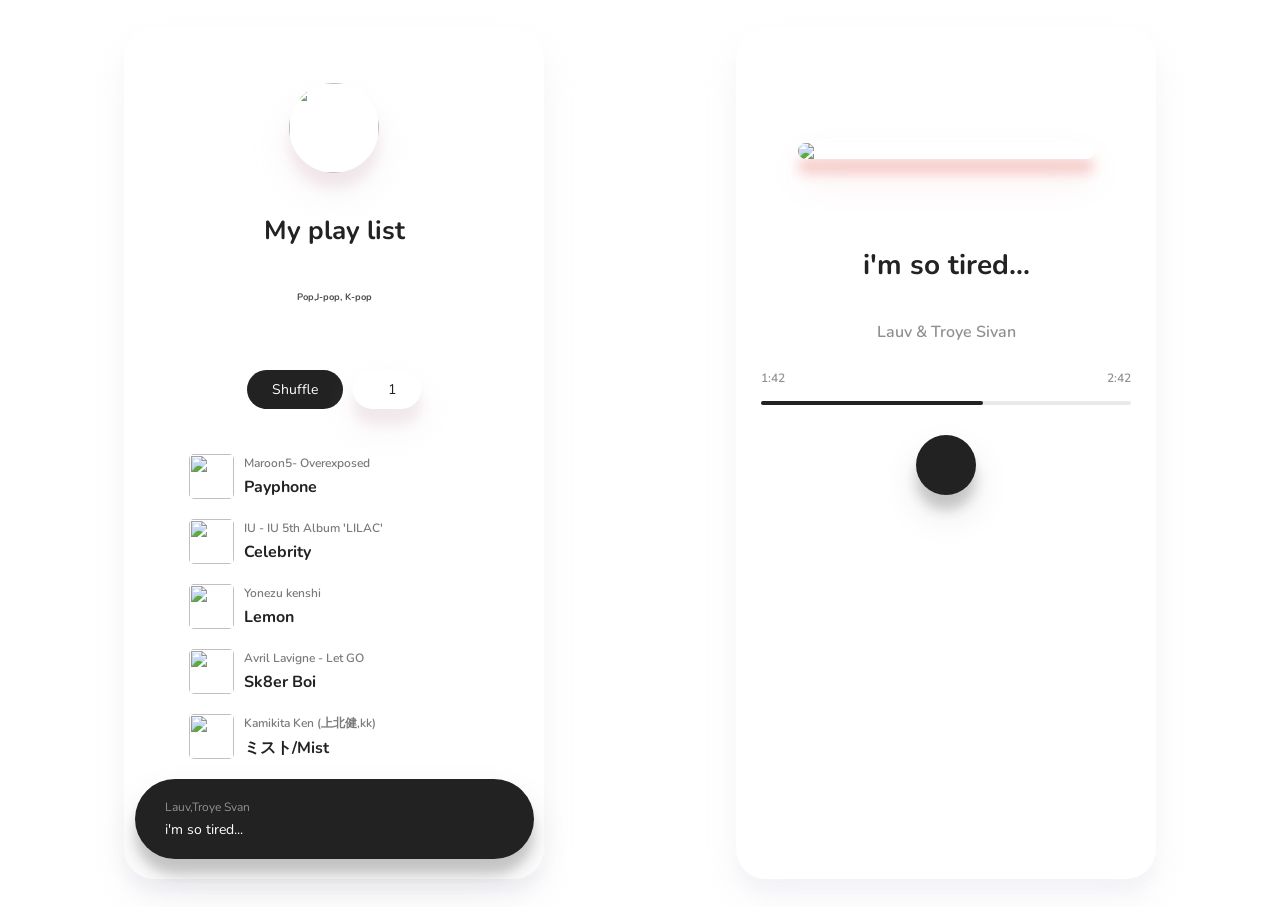
==== index.html @ 5c82f361 "$ git commit --allow-empty -m "Trigger rebuild" $ git push" ====
<!DOCTYPE html>
<html lang="en">

<head>
    <meta charset="UTF-8">
    <meta http-equiv="X-UA-Compatible" content="IE=edge">
    <meta name="viewport" content="width=device-width, initial-scale=1.0">
    <title>sim playilst</title>
    <link rel="stylesheet" href="https://cdn.jsdelivr.net/npm/reset-css@5.0.1/reset.min.css">
    <link rel="stylesheet" href="https://cdn.jsdelivr.net/gh/FortAwesome/Font-Awesome@5.14.0/css/all.min.css">
    <link rel="stylesheet" href="index.css">
</head>

<body>
    <!-- 한페이지에 2개 화면 구현 : section 활용 -->
    <section class="phone">
        <header>
            <i class="fas fa-arrow-left"></i>
            <i class="fas fa-search"></i>
        </header>
        <div class="artist">
            <img src="https://cdnweb01.wikitree.co.kr/webdata/editor/201502/22/img_20150222142045_2f5bc679.gif" />
            <h2>My play list</h2>
            <h6>Pop,J-pop, K-pop</h6>
        </div>
        <!-- 버튼 구현 코드 -->
        <div class="btns">
            <span class="btns__btn">Shuffle</span>
            <span class="btns__btn"><i class="fas fa-heart"></i> 1</span>
        </div>
        <!-- 리스트는 ul, li로  -->
        <ul class="songs">
            <li class="songs__song">
                <div class="songs__data">
                    <img
                        src="https://image.genie.co.kr/Y/IMAGE/IMG_ALBUM/080/298/880/80298880_1340350651121_1_600x600.JPG/dims/resize/Q_80,0" />
                    <div>
                        <span class="songs__author">
                            Maroon5- Overexposed
                        </span>
                        <span class="songs__title">Payphone</span>
                    </div>
                </div>
                <i class="fas fa-ellipsis-v"></i>
            </li>
            <li class="songs__song">
                <div class="songs__data">
                    <img
                        src="https://image.genie.co.kr/Y/IMAGE/IMG_ALBUM/081/867/444/81867444_1616662460652_1_600x600.JPG/dims/resize/Q_80,0" />
                    <div>
                        <span class="songs__author">
                            IU - IU 5th Album 'LILAC'
                        </span>
                        <span class="songs__title">Celebrity</span>
                    </div>
                </div>
                <i class="fas fa-ellipsis-v"></i>
            </li>
            <li class="songs__song">
                <div class="songs__data">
                    <img
                        src="https://image.genie.co.kr/Y/IMAGE/IMG_ALBUM/081/042/852/81042852_1636966832514_1_600x600.JPG/dims/resize/Q_80,0" />
                    <div>
                        <span class="songs__author">
                            Yonezu kenshi
                        </span>
                        <span class="songs__title">Lemon</span>
                    </div>
                </div>
                <i class="fas fa-ellipsis-v"></i>
            </li>
            <li class="songs__song">
                <div class="songs__data">
                    <img
                        src="https://image.genie.co.kr/Y/IMAGE/IMG_ALBUM/015/044/934/15044934_1404873909048_1_600x600.JPG/dims/resize/Q_80,0" />
                    <div>
                        <span class="songs__author">
                            Avril Lavigne - Let GO
                        </span>
                        <span class="songs__title">Sk8er Boi</span>
                    </div>
                </div>
                <i class="fas fa-ellipsis-v"></i>
            </li>
            <li class="songs__song">
                <div class="songs__data">
                    <img
                        src="https://mblogthumb-phinf.pstatic.net/20160529_134/incubator7_1464508108341hw7Ks_JPEG/attachImage_2339034298.jpeg?type=w800" />
                    <div>
                        <span class="songs__author">
                            Kamikita Ken (上北健,kk)
                        </span>
                        <span class="songs__title">ミスト/Mist</span>
                    </div>
                </div>
                <i class="fas fa-ellipsis-v"></i>
            </li>
            <li class="songs__song">
                <div class="songs__data">
                    <img
                        src="https://image.genie.co.kr/Y/IMAGE/IMG_ALBUM/082/082/331/82082331_1623118862279_1_600x600.JPG/dims/resize/Q_80,0" />
                    <div>
                        <span class="songs__author">
                            Sam Ryder
                        </span>
                        <span class="songs__title">Tiny Riot</span>
                    </div>
                </div>
                <i class="fas fa-ellipsis-v"></i>
            </li>
        </ul>
        <div class="currently-playing">
            <div>
                <span class="current__author">Lauv,Troye Svan</span>
                <span class="currnt__song">i'm so tired...</span>
            </div>
            <div class="currnt__player">
                <i class="fas fa-step-backward"></i>
                <!-- fa-2x : 아이콘 크기 2배로 -->
                <i class="fas fa-pause fa-2x"></i>
                <i class="fas fa-step-forward"></i>
            </div>
        </div>
    </section>

    <section class="phone">
        <header>
            <i class="fas fa-arrow-left"></i>
            <i class="fas fa-ellipsis-v"></i>
        </header>
        <div class="cover">
            <img
                src="https://image.genie.co.kr/Y/IMAGE/IMG_ALBUM/081/153/107/81153107_1548380615317_1_600x600.JPG/dims/resize/Q_80,0" />
        </div>
        <div class="player">
            <h4>i'm so tired...</h4>
            <h5> Lauv & Troye Sivan</h5>
        </div>
        <div class="progress">
            <div class="progress__time">
                <span>1:42</span>
                <span>2:42</span>
            </div>
            <!-- 2개의 div를 만들어 색을 구별지어 진행바 구현 -->
            <div class="progress__bar">
                <div class="progress__played"></div>
                <div class="progress__total"></div>
            </div>
        </div>
        <div class="actions">
            <i class="fas fa-redo"></i>
            <i class="fas fa-step-backward fa-lg"></i>
            <span>
                <i class="fas fa-play fa-lg"></i>
            </span>
            <i class="fas fa-step-forward fa-lg"></i>
            <i class="fas fa-random"></i>
        </div>
    </section>
</body>

</html>
---- index.css ----
@import url("https://fonts.googleapis.com/css2?family=Nunito:wght@400;600;700&display=swap");

* {
  box-sizing: border-box;
  
}
html{
  background: url('https://image.genie.co.kr/Y/IMAGE/IMG_ALBUM/081/153/107/81153107_1548380615317_1_600x600.JPG/dims/resize/Q_80,0') no-repeat center center fixed; 
backdrop-filter: blur(2px);
-webkit-background-size: cover;
-moz-background-size: cover;
-o-background-size: cover;
background-size: cover;
background-repeat: no-repeat;



}
body {
  background-image: ('https://image.genie.co.kr/Y/IMAGE/IMG_ALBUM/081/153/107/81153107_1548380615317_1_600x600.JPG/dims/resize/Q_80,0');
  padding: 20px;
  font-size: 14px;
  display: flex;
  flex-wrap: wrap;
  justify-content:space-around;
  color: #222222;
  font-family: "Nunito", sans-serif;
  background-repeat: repeat;
  backdrop-filter: blur(2px);

  
}

.phone {
  width: 420px;
  background-color: white;
  min-height: 60vh;
  border-radius: 30px;
  box-shadow: 0 19px 38px rgba(227, 226, 235, 0.3),
    0 15px 12px rgba(227, 226, 235, 0.2);
  position: relative;
  padding: 35px 25px;
}

header {
  display: flex;
  justify-content: space-between;
}

.artist {
  margin-top: 20px;
  display: flex;
  flex-direction: column;
  align-items: center;
  margin-bottom: 45px;
}

.artist img {
  width: 90px;
  height: 90px;
  border-radius: 50%;
  object-fit: cover;
  margin-bottom: 30px;
  box-shadow: 0 19px 38px rgba(220, 195, 205, 0.2),
    0 15px 12px rgba(220, 195, 205, 0.3);
}

.artist h2 {
  font-size: 26px;
  font-weight: 700;
  margin-top: 10px;
}

.artist h6 {
  font-weight: 700;
  opacity: 0.8;
}

.btns {
  display: flex;
  justify-content: center;
}

.btns__btn {
  padding: 10px 25px;
  border-radius: 20px;
  display: flex;
  justify-content: center;
  align-items: center;
}

.btns__btn:first-child {
  background-color: #222222;
  color: white;
  margin-right: 5px;
}

.btns__btn:last-child {
  box-shadow: 0 19px 38px rgba(220, 195, 205, 0.2),
    0 15px 12px rgba(220, 195, 205, 0.3);
  margin-left: 5px;
}

.btns__btn:last-child i {
  margin-right: 10px;
}

.songs {
  margin-top: 45px;
}

.songs__song,
.songs__data {
  display: flex;
  justify-content: space-between;
  align-items: center;
}

.songs__song {
  margin-bottom: 20px;
}

.songs__song img {
  width: 45px;
  height: 45px;
  margin-right: 10px;
  border-radius: 5px;
}

.songs__author {
  display: block;
  font-weight: 600;
  opacity: 0.6;
  margin-bottom: 5px;
  font-size: 12px;
}

.songs__title {
  font-size: 16px;
  font-weight: 700;
}

.currently-playing {
  margin-top: 40px;
  background-color: #222222;
  width: 95%;
  padding: 20px 30px;
  border-radius: 50px;
  box-shadow: 0 19px 38px rgba(34, 34, 34, 0.1),
    0 15px 12px rgba(34, 34, 34, 0.2);
  color: white;
  display: flex;
  justify-content: space-between;
  align-items: center;
  position: absolute;
  left: 0;
  right: 0;
  margin-left: auto;
  margin-right: auto;
  bottom: 20px;
}

.current__author {
  display: block;
  opacity: 0.5;
  margin-bottom: 5px;
  font-size: 12px;
}

.current__song {
  font-weight: 600;
  text-transform: uppercase;
  font-size: 16px;
}

.current__player i:nth-child(2) {
  margin: 0 10px;
}

.cover {
  display: flex;
  justify-content: center;
  margin-top: 80px;
}

.cover img {
  width: 80%;
  border-radius: 15px;
  box-shadow: 0 19px 38px rgba(214, 42, 30, 0.1),
    0 15px 12px rgba(214, 42, 30, 0.2);
}

.player {
  margin-top: 50px;
  display: flex;
  flex-direction: column;
  align-items: center;
}

.player h4 {
  font-size: 28px;
  font-weight: 700;
  margin-bottom: 10px;
}

.player h5 {
  font-weight: 600;
  font-size: 16px;
  opacity: 0.5;
}

.progess {
  margin-top: 50px;
}

.progress__time {
  display: flex;
  justify-content: space-between;
  font-size: 12px;
  font-weight: 600;
  opacity: 0.5;
}

.progress__bar {
  position: relative;
  margin-top: 15px;
}

.progress__played {
  height: 4px;
  border-radius: 5px;
  background: #222222;
  width: 60%;
  position: absolute;
}

.progress__total {
  background-color: #e9e9e9;
  height: 4px;
  border-radius: 5px;
}

.progess__marker {
  height: 10px;
  width: 10px;
  background-color: #222222;
  border-radius: 50%;
  position: absolute;
  top: -3.5px;
  left: 58%;
}

.actions {
  display: flex;
  margin-top: 30px;
  align-items: center;
  justify-content: space-between;
}

.actions i:first-child,
.actions i:last-child {
  opacity: 0.5;
}

.actions span {
  background-color: #222222;
  width: 60px;
  height: 60px;
  display: flex;
  justify-content: center;
  align-items: center;
  border-radius: 50%;
  opacity: 1;
  box-shadow: 0 19px 38px rgba(34, 34, 34, 0.1),
    0 15px 12px rgba(34, 34, 34, 0.2);
}

.actions span i {
  color: white;
  opacity: 1 !important;
}
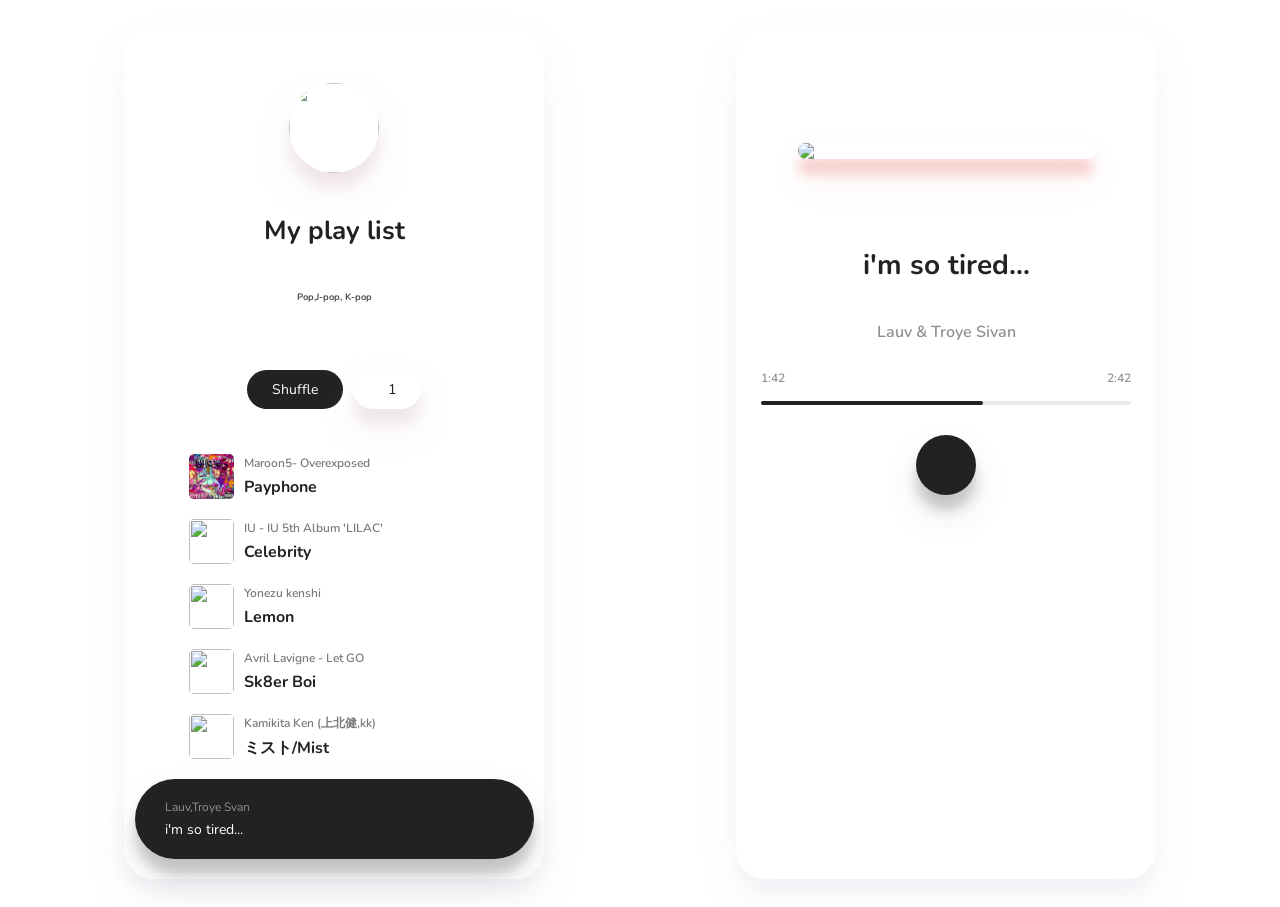
==== commit f4a70fd1: "Update index.html" ====
--- a/index.html
+++ b/index.html
@@ -33,7 +33,7 @@
             <li class="songs__song">
                 <div class="songs__data">
                     <img
-                        src="https://image.genie.co.kr/Y/IMAGE/IMG_ALBUM/080/298/880/80298880_1340350651121_1_600x600.JPG/dims/resize/Q_80,0" />
+                        src="[data-uri]" />
                     <div>
                         <span class="songs__author">
                             Maroon5- Overexposed
@@ -71,8 +71,7 @@
             </li>
             <li class="songs__song">
                 <div class="songs__data">
-                    <img
-                        src="https://image.genie.co.kr/Y/IMAGE/IMG_ALBUM/015/044/934/15044934_1404873909048_1_600x600.JPG/dims/resize/Q_80,0" />
+                   <img src="https://github.com/a-meba/page/blob/main/sk8er.jpg?raw=true" />
                     <div>
                         <span class="songs__author">
                             Avril Lavigne - Let GO
@@ -129,8 +128,7 @@
             <i class="fas fa-ellipsis-v"></i>
         </header>
         <div class="cover">
-            <img
-                src="https://image.genie.co.kr/Y/IMAGE/IMG_ALBUM/081/153/107/81153107_1548380615317_1_600x600.JPG/dims/resize/Q_80,0" />
+            <img src="https://github.com/a-meba/page/blob/main/tired.jpg?raw=true" />
         </div>
         <div class="player">
             <h4>i'm so tired...</h4>
@@ -159,4 +157,4 @@
     </section>
 </body>
 
-</html>+</html>
--- a/index.css
+++ b/index.css
@@ -5,7 +5,7 @@
   
 }
 html{
-  background: url('https://image.genie.co.kr/Y/IMAGE/IMG_ALBUM/081/153/107/81153107_1548380615317_1_600x600.JPG/dims/resize/Q_80,0') no-repeat center center fixed; 
+  background: url('https://github.com/a-meba/page/blob/main/tired.jpg?raw=true') no-repeat center center fixed; 
 backdrop-filter: blur(2px);
 -webkit-background-size: cover;
 -moz-background-size: cover;
@@ -17,7 +17,7 @@
 
 }
 body {
-  background-image: ('https://image.genie.co.kr/Y/IMAGE/IMG_ALBUM/081/153/107/81153107_1548380615317_1_600x600.JPG/dims/resize/Q_80,0');
+  background-image: ('https://github.com/a-meba/page/blob/main/tired.jpg?raw=true');
   padding: 20px;
   font-size: 14px;
   display: flex;
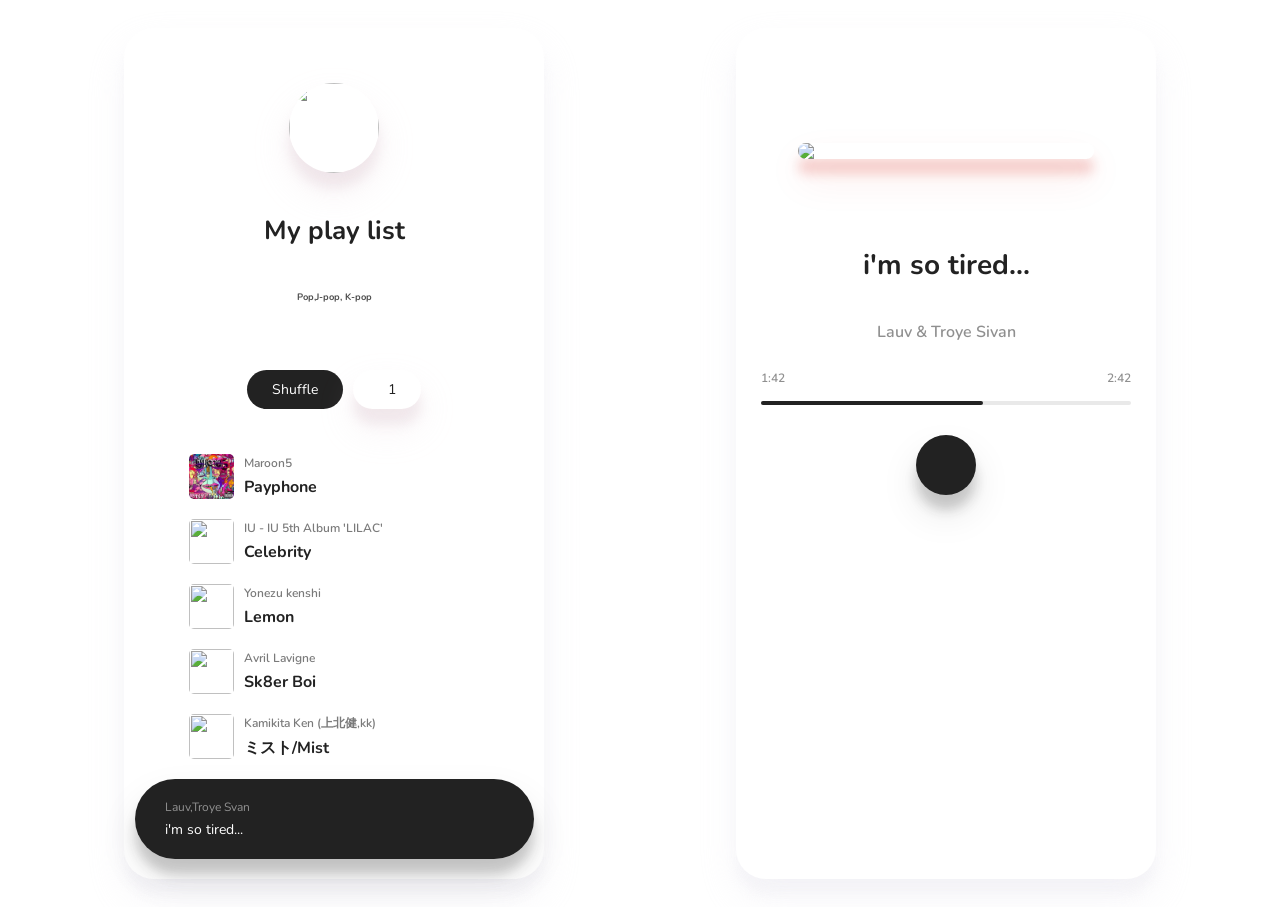
==== commit 5bc05a77: "Update print statement from 'Hello' to 'Goodbye'" ====
--- a/index.html
+++ b/index.html
@@ -36,7 +36,7 @@
                         src="[data-uri]" />
                     <div>
                         <span class="songs__author">
-                            Maroon5- Overexposed
+                            Maroon5
                         </span>
                         <span class="songs__title">Payphone</span>
                     </div>
@@ -74,7 +74,7 @@
                    <img src="https://github.com/a-meba/page/blob/main/sk8er.jpg?raw=true" />
                     <div>
                         <span class="songs__author">
-                            Avril Lavigne - Let GO
+                            Avril Lavigne
                         </span>
                         <span class="songs__title">Sk8er Boi</span>
                     </div>
